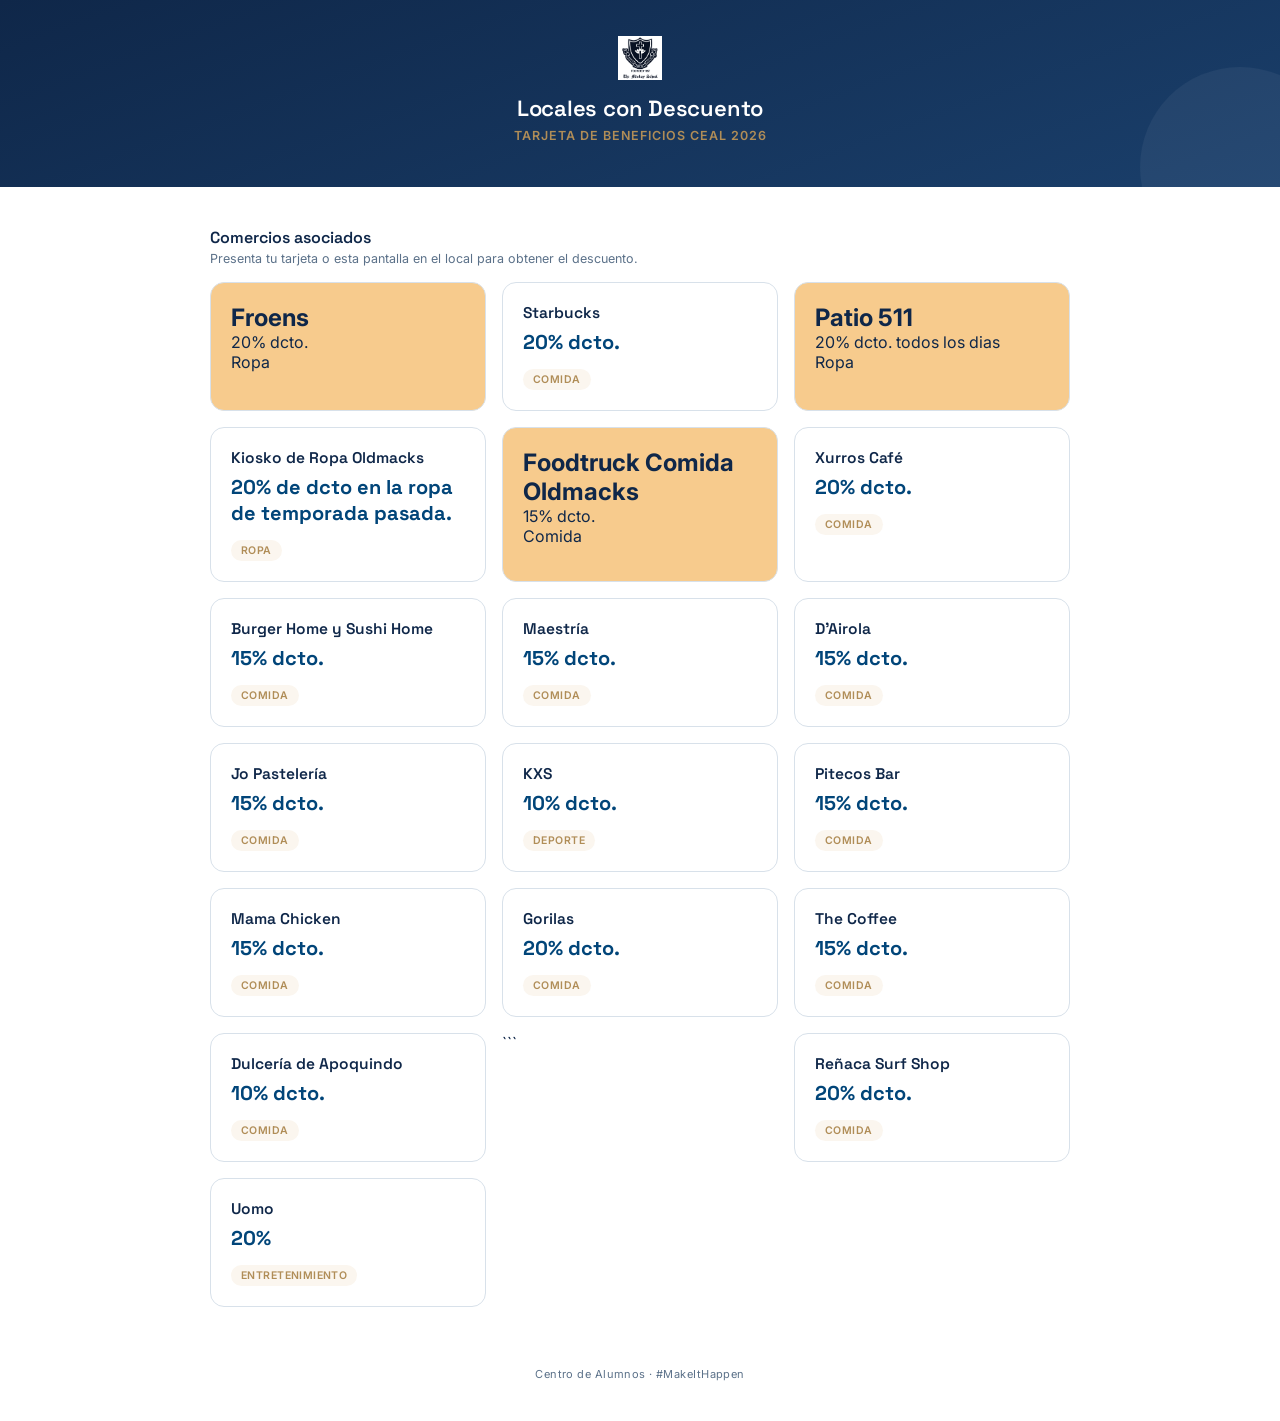
==== index.html @ 2e59fd97 "Update index.html" ====
<!DOCTYPE html>
<html lang="es">
<head>
<meta charset="UTF-8">
<meta name="viewport" content="width=device-width, initial-scale=1.0">
<title>Locales con Descuento - CEAL</title>
<style>
@import url('https://fonts.googleapis.com/css2?family=Space+Grotesk:wght@500;600;700&family=Inter:wght@400;500;600;700&display=swap');

:root{
  --navy-deep:#0F2749;
  --navy-mid:#1A3F6B;
  --blue-accent:#014579;
  --white:#FFFFFF;
  --mist:#EEF2F6;
  --line:#D8E1EA;
  --ink:#0F2749;
  --muted:#5B7189;
  --gold:#B08D57;
  --golde:#F7CB8D;
}

*{ box-sizing:border-box; margin:0; padding:0; }

body{
  font-family:'Inter', sans-serif;
  background:var(--white);
  color:var(--ink);
  min-height:100vh;
}

/* ---------- HEADER ---------- */
header{
  background: linear-gradient(160deg, var(--navy-deep) 0%, var(--navy-mid) 100%);
  padding:36px 24px 44px 24px;
  text-align:center;
  position:relative;
  overflow:hidden;
}

header::after{
  content:"";
  position:absolute;
  right:-60px;
  bottom:-80px;
  width:200px;
  height:200px;
  border-radius:50%;
  background:rgba(255,255,255,.05);
}

.logo-wrap{
  display:flex;
  justify-content:center;
  margin-bottom:14px;
}

.logo-wrap img{
  height:44px;
  width:auto;
  object-fit:contain;
}

header h1{
  font-family:'Space Grotesk', sans-serif;
  font-size:22px;
  font-weight:600;
  color:#fff;
  letter-spacing:-.01em;
}

header .sub{
  font-size:12.5px;
  color:var(--gold);
  letter-spacing:.08em;
  text-transform:uppercase;
  font-weight:600;
  margin-top:6px;
}

/* ---------- PERFIL ---------- */
#perfil{
  max-width:520px;
  margin:-28px auto 0 auto;
  background:var(--white);
  border-radius:16px;
  box-shadow:0 1px 2px rgba(15,39,73,.06), 0 18px 34px -16px rgba(15,39,73,.28);
  padding:22px 22px;
  display:flex;
  align-items:center;
  gap:16px;
  position:relative;
  z-index:2;
}

#perfil .avatar-wrap{
  flex-shrink:0;
}

#perfil img#foto{
  width:68px;
  height:68px;
  border-radius:50%;
  object-fit:cover;
  border:2px solid var(--mist);
}

#perfil .avatar-fallback{
  width:68px;
  height:68px;
  border-radius:50%;
  background: radial-gradient(circle at 32% 28%, var(--navy-mid), var(--navy-deep));
  color:#fff;
  display:flex;
  align-items:center;
  justify-content:center;
  font-family:'Space Grotesk', sans-serif;
  font-size:24px;
  font-weight:600;
  flex-shrink:0;
}

#perfil .info{ min-width:0; }

#perfil h1#nombre{
  font-family:'Space Grotesk', sans-serif;
  font-size:17px;
  font-weight:600;
  color:var(--ink);
  line-height:1.25;
  white-space:nowrap;
  overflow:hidden;
  text-overflow:ellipsis;
}

#perfil .meta-line{
  display:flex;
  gap:10px;
  margin-top:6px;
  flex-wrap:wrap;
}

#perfil .meta-line p{
  font-size:11.5px;
  color:var(--muted);
  background:var(--mist);
  padding:3px 10px;
  border-radius:20px;
  font-weight:500;
}

#perfil.hidden{ display:none; }

/* ---------- GRID ---------- */
.section-title{
  max-width:900px;
  margin:40px auto 16px auto;
  padding:0 20px;
}

.section-title h2{
  font-family:'Space Grotesk', sans-serif;
  font-size:16px;
  font-weight:600;
  color:var(--navy-deep);
}

.section-title p{
  font-size:12.5px;
  color:var(--muted);
  margin-top:3px;
}

.grid{
  max-width:900px;
  margin:0 auto;
  padding:0 20px 60px 20px;
  display:grid;
  grid-template-columns:repeat(auto-fill, minmax(230px, 1fr));
  gap:16px;
}

.card{
  background:var(--white);
  border:1px solid var(--line);
  border-radius:14px;
  padding:20px;
  transition:box-shadow .15s ease, transform .15s ease;
  F7CB8D
}

.cardd{
  background:var(--golde);
  border:1px solid var(--line);
  border-radius:14px;
  padding:20px;
  transition:box-shadow .15s ease, transform .15s ease;

}

.card:hover{
  box-shadow:0 10px 24px -12px rgba(15,39,73,.22);
  transform:translateY(-2px);
}

.card h2{
  font-family:'Space Grotesk', sans-serif;
  font-size:15.5px;
  font-weight:600;
  color:var(--ink);
  margin-bottom:6px;
}

.card p{
  font-size:20px;
  font-weight:700;
  font-family:'Space Grotesk', sans-serif;
  color:var(--blue-accent);
  margin-bottom:12px;
}

.card .tag{
  display:inline-block;
  font-size:10.5px;
  font-weight:600;
  letter-spacing:.04em;
  text-transform:uppercase;
  color:var(--gold);
  background:#FBF6EF;
  padding:4px 10px;
  border-radius:20px;
}

footer{
  text-align:center;
  padding:0 20px 40px 20px;
  color:var(--muted);
  font-size:11px;
  letter-spacing:.04em;
}
</style>
</head>
<body>

<header>
  <div class="logo-wrap">
    <img src="mackay-logo.webp" alt="Mackay Logo">
  </div>
  <h1>Locales con Descuento</h1>
  <p class="sub">Tarjeta de beneficios CEAL 2026</p>
</header>

<div id="perfil" class="hidden">
  <div class="avatar-wrap">
    <img id="foto" src="" alt="" style="display:none;">
    <div id="avatarFallback" class="avatar-fallback" style="display:none;"></div>
  </div>
  <div class="info">
    <h1 id="nombre">Nombre</h1>
    <div class="meta-line">
      <p id="curso">Curso</p>
      <p id="id">ID</p>
    </div>
  </div>
</div>

<div class="section-title">
  <h2>Comercios asociados</h2>
  <p>Presenta tu tarjeta o esta pantalla en el local para obtener el descuento.</p>
</div>

<section class="grid">
  <div class="cardd">
    <h2>Froens</h2>
    <p>20% dcto.</p>
    <span class="tag">Ropa</span>
  </div>

<div class="card">
    <h2>Starbucks</h2>
    <p>20% dcto.</p>
    <span class="tag">Comida</span>
</div>

      <div class="cardd">
    <h2>Patio 511</h2>
    <p>20% dcto. todos los dias</p>
    <span class="tag">Ropa</span>
  </div>

    <div class="card">
    <h2>Kiosko de Ropa Oldmacks</h2>
    <p>20% de dcto en la ropa de temporada pasada.</p>
    <span class="tag">Ropa</span>
  </div>

    <div class="cardd">
    <h2>Foodtruck Comida Oldmacks </h2>
    <p>15% dcto.</p>
    <span class="tag">Comida</span>
  </div>

<div class="card">
    <h2>Xurros Café</h2>
    <p>20% dcto.</p>
    <span class="tag">Comida</span>
</div>

<div class="card">
    <h2>Burger Home y Sushi Home</h2>
    <p>15% dcto.</p>
    <span class="tag">Comida</span>
</div>

<div class="card">
    <h2>Maestría</h2>
    <p>15% dcto.</p>
    <span class="tag">Comida</span>
</div>

<div class="card">
    <h2>D'Airola</h2>
    <p>15% dcto.</p>
    <span class="tag">Comida</span>
</div>

<div class="card">
    <h2>Jo Pastelería</h2>
    <p>15% dcto.</p>
    <span class="tag">Comida</span>
</div>

<div class="card">
    <h2>KXS</h2>
    <p>10% dcto.</p>
    <span class="tag">Deporte</span>
</div>

<div class="card">
    <h2>Pitecos Bar</h2>
    <p>15% dcto.</p>
    <span class="tag">Comida</span>
</div>

<div class="card">
    <h2>Mama Chicken</h2>
    <p>15% dcto.</p>
    <span class="tag">Comida</span>
</div>

<div class="card">
    <h2>Gorilas</h2>
    <p>20% dcto.</p>
    <span class="tag">Comida</span>
</div>

<div class="card">
    <h2>The Coffee</h2>
    <p>15% dcto.</p>
    <span class="tag">Comida</span>
</div>

<div class="card">
    <h2>Dulcería de Apoquindo</h2>
    <p>10% dcto.</p>
    <span class="tag">Comida</span>
</div>
```

  <div class="card">
    <h2>Reñaca Surf Shop</h2>
    <p>20% dcto.</p>
    <span class="tag">Comida</span>
  </div>

  <div class="card">
    <h2>Uomo</h2>
    <p>20%</p>
    <span class="tag">Entretenimiento</span>
  </div>


  
</section>

<footer>Centro de Alumnos · #MakeItHappen</footer>

<script>
  async function cargarPerfil(){
    const params = new URLSearchParams(window.location.search);
    const id = params.get("id");
    const perfil = document.getElementById("perfil");

    if(!id) return; // se queda oculto

    let alumnos;
    try{
      const res = await fetch("./students.json", {cache:"no-store"});
      alumnos = await res.json();
    }catch(err){
      console.error("No se pudo cargar students.json", err);
      return;
    }

    const datos = alumnos[id];
    if(!datos) return;

    document.getElementById("nombre").textContent = datos.nombre;
    document.getElementById("curso").textContent = datos.curso;
    document.getElementById("id").textContent = "ID: " + id;

    const fotoEl = document.getElementById("foto");
    const fallbackEl = document.getElementById("avatarFallback");

    if(datos.foto){
      fotoEl.src = datos.foto;
      fotoEl.style.display = "block";
      fallbackEl.style.display = "none";
    } else {
      const inicial = (datos.nombre || "?").trim().charAt(0).toUpperCase();
      fallbackEl.textContent = inicial;
      fallbackEl.style.display = "flex";
      fotoEl.style.display = "none";
    }

    perfil.classList.remove("hidden");
  }

  cargarPerfil();
</script>

</body>
</html>
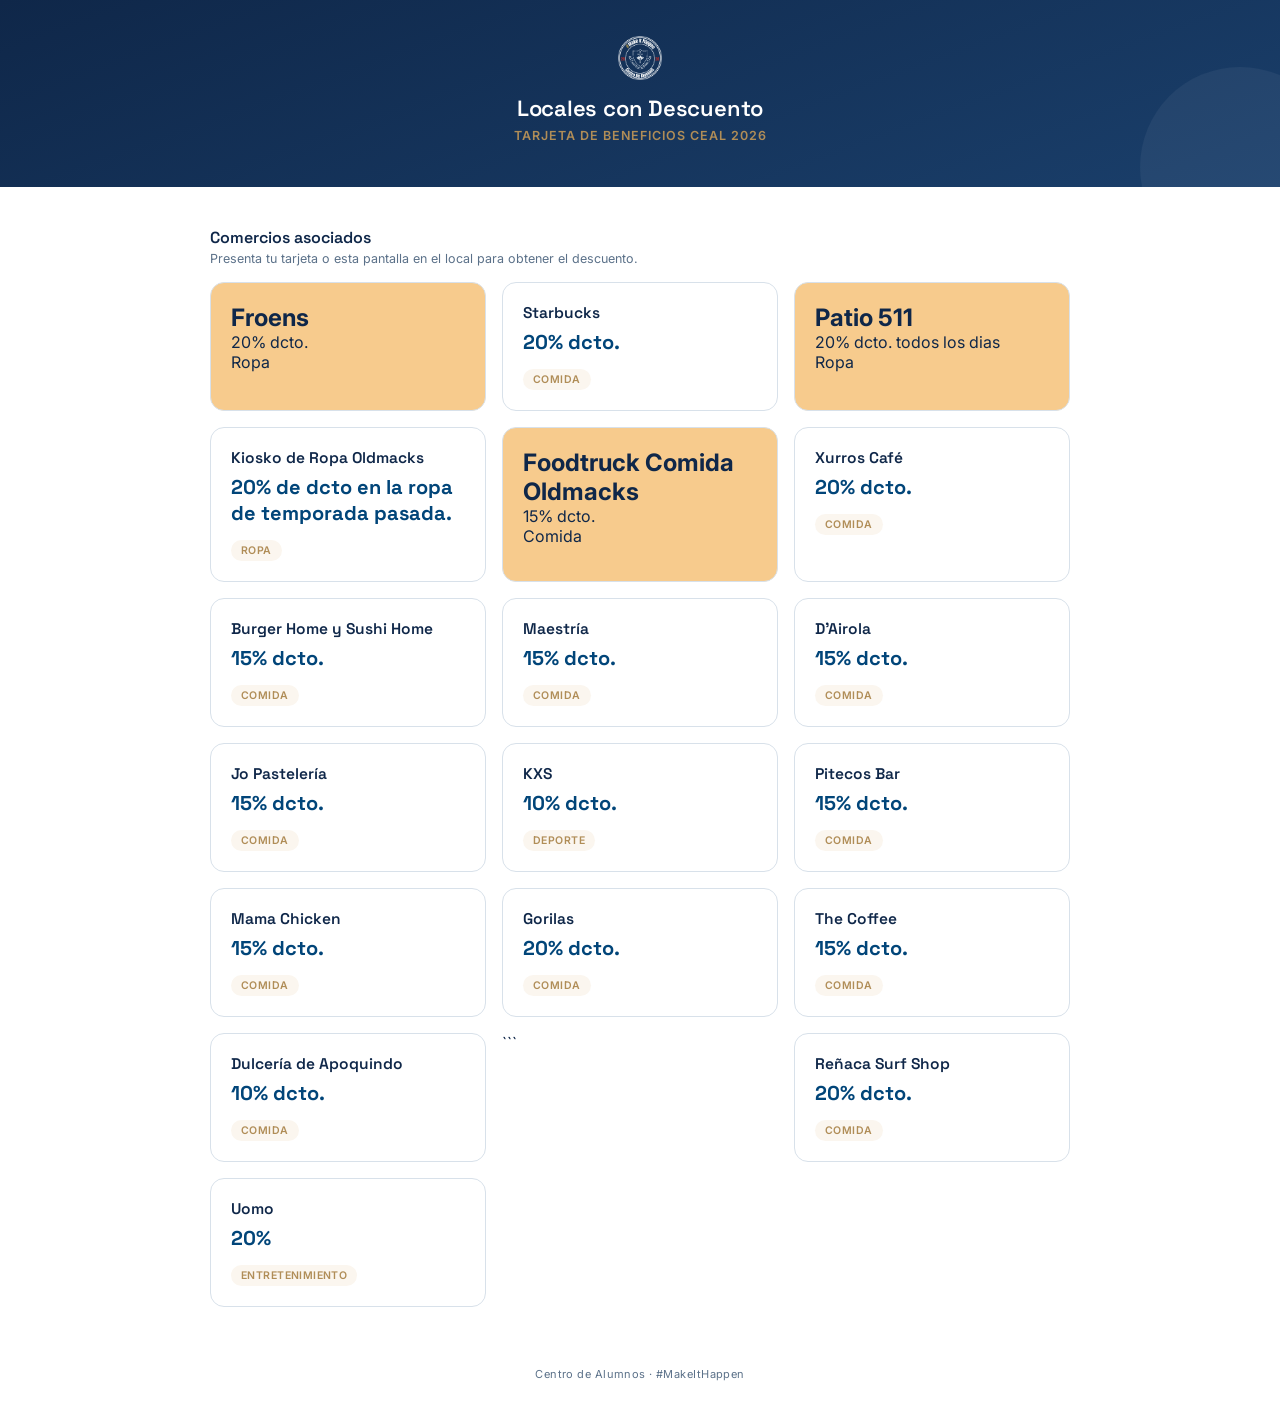
==== commit 94a1db0d: "index.html" ====
--- a/index.html
+++ b/index.html
@@ -244,7 +244,7 @@
 
 <header>
   <div class="logo-wrap">
-    <img src="mackay-logo.webp" alt="Mackay Logo">
+    <img src="logoescudo__2_-removebg-preview.png" alt="Mackay Logo">
   </div>
   <h1>Locales con Descuento</h1>
   <p class="sub">Tarjeta de beneficios CEAL 2026</p>
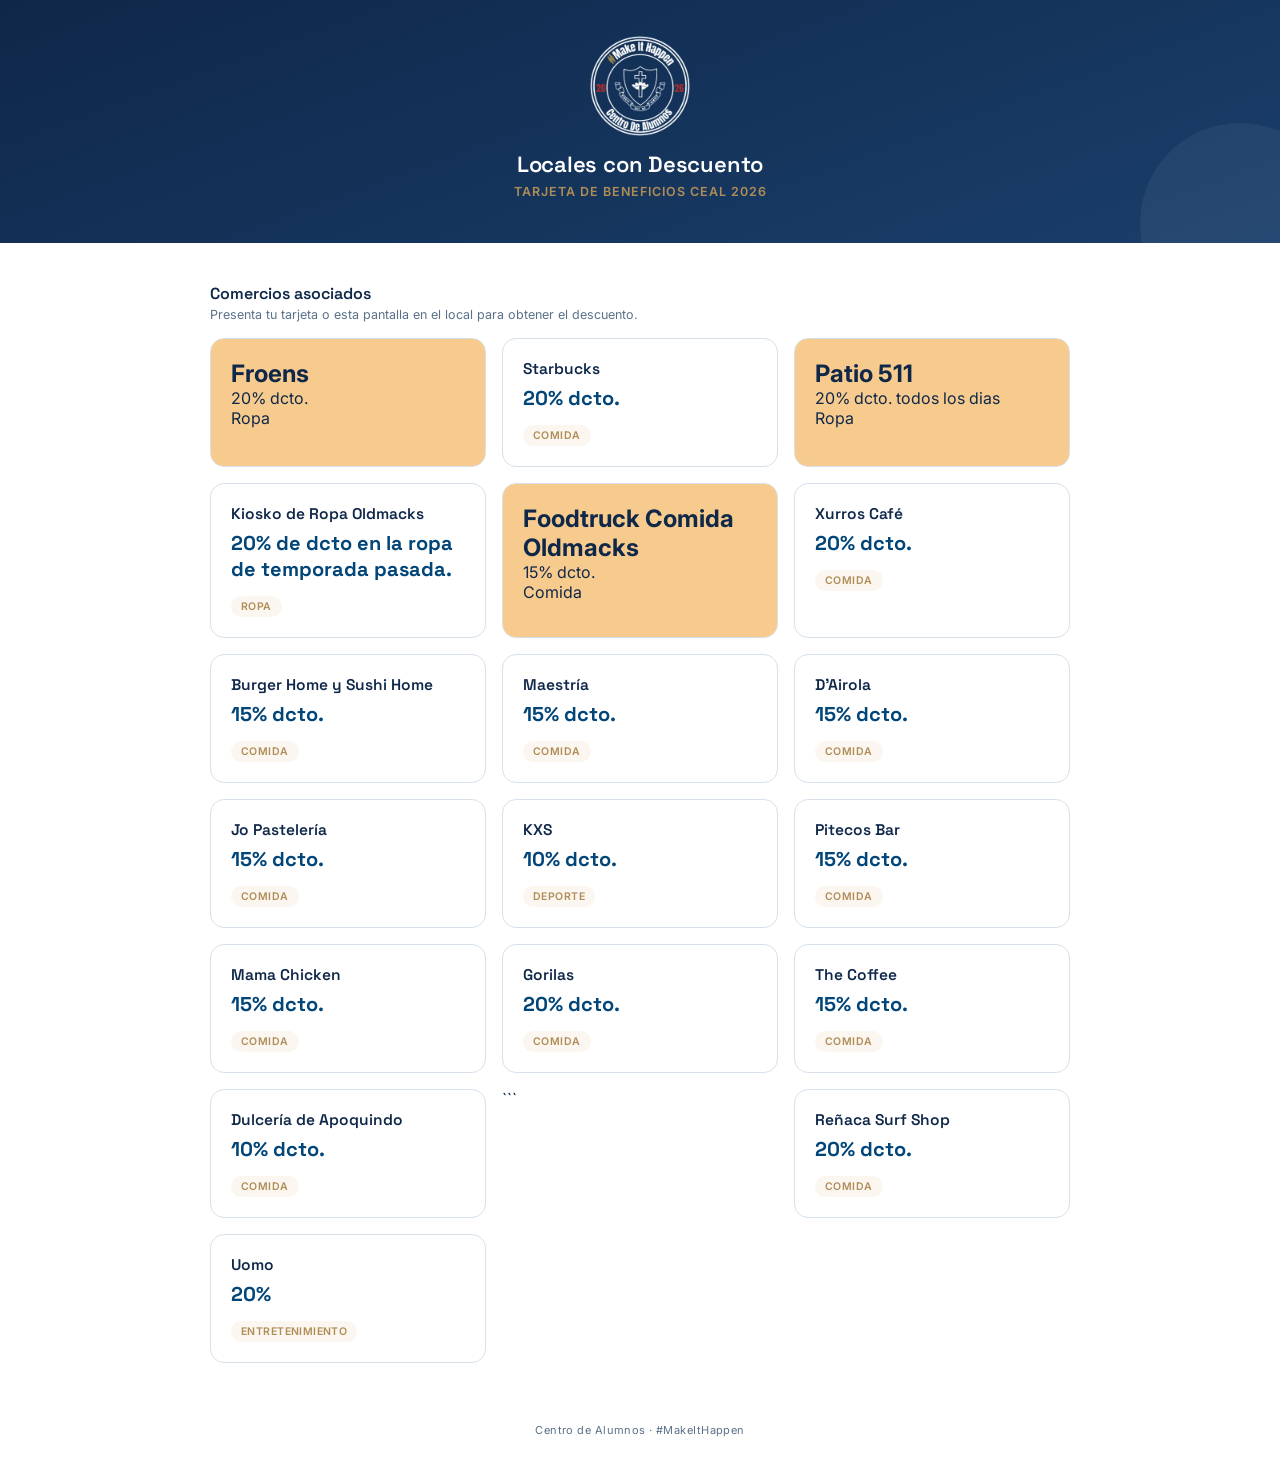
==== commit 0a646abe: "index.html" ====
--- a/index.html
+++ b/index.html
@@ -56,8 +56,8 @@
 }
 
 .logo-wrap img{
-  height:44px;
-  width:auto;
+  height:100px;
+  width:100px;
   object-fit:contain;
 }
 
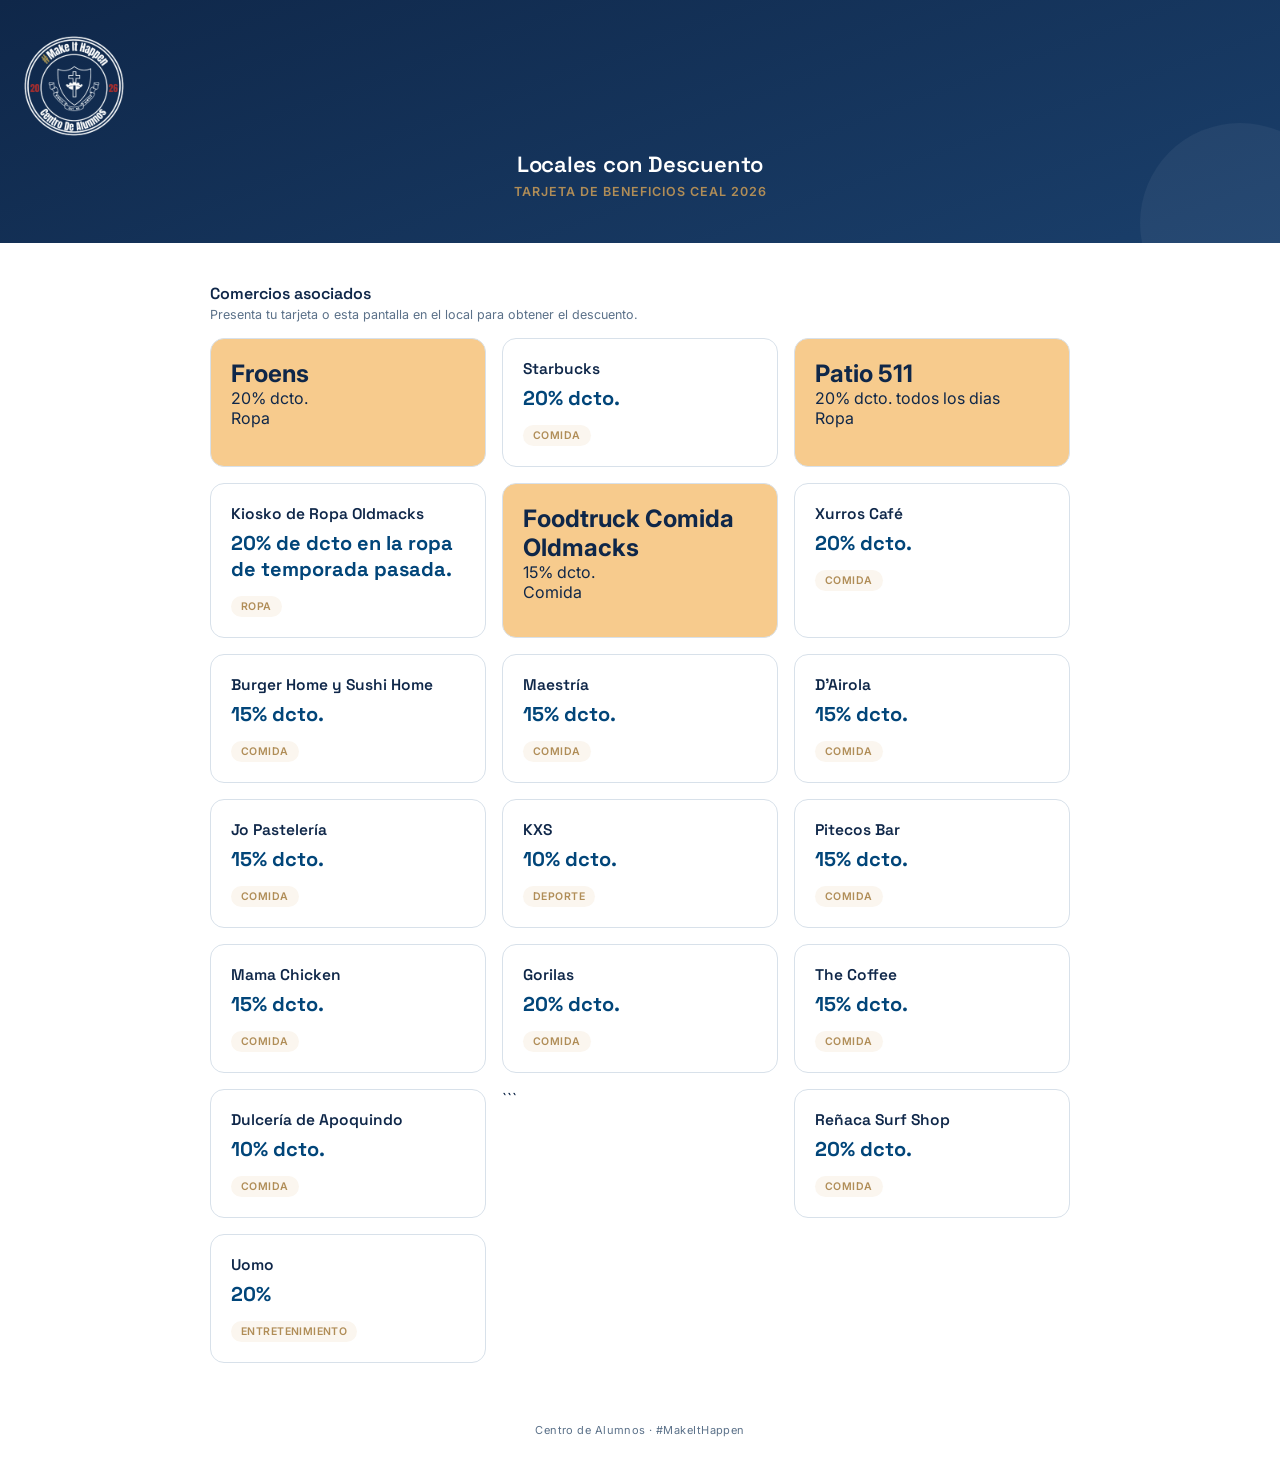
==== commit e51506ed: "index.html" ====
--- a/index.html
+++ b/index.html
@@ -51,6 +51,8 @@
 
 .logo-wrap{
   display:flex;
+  height:100px;
+  width:100px;
   justify-content:center;
   margin-bottom:14px;
 }
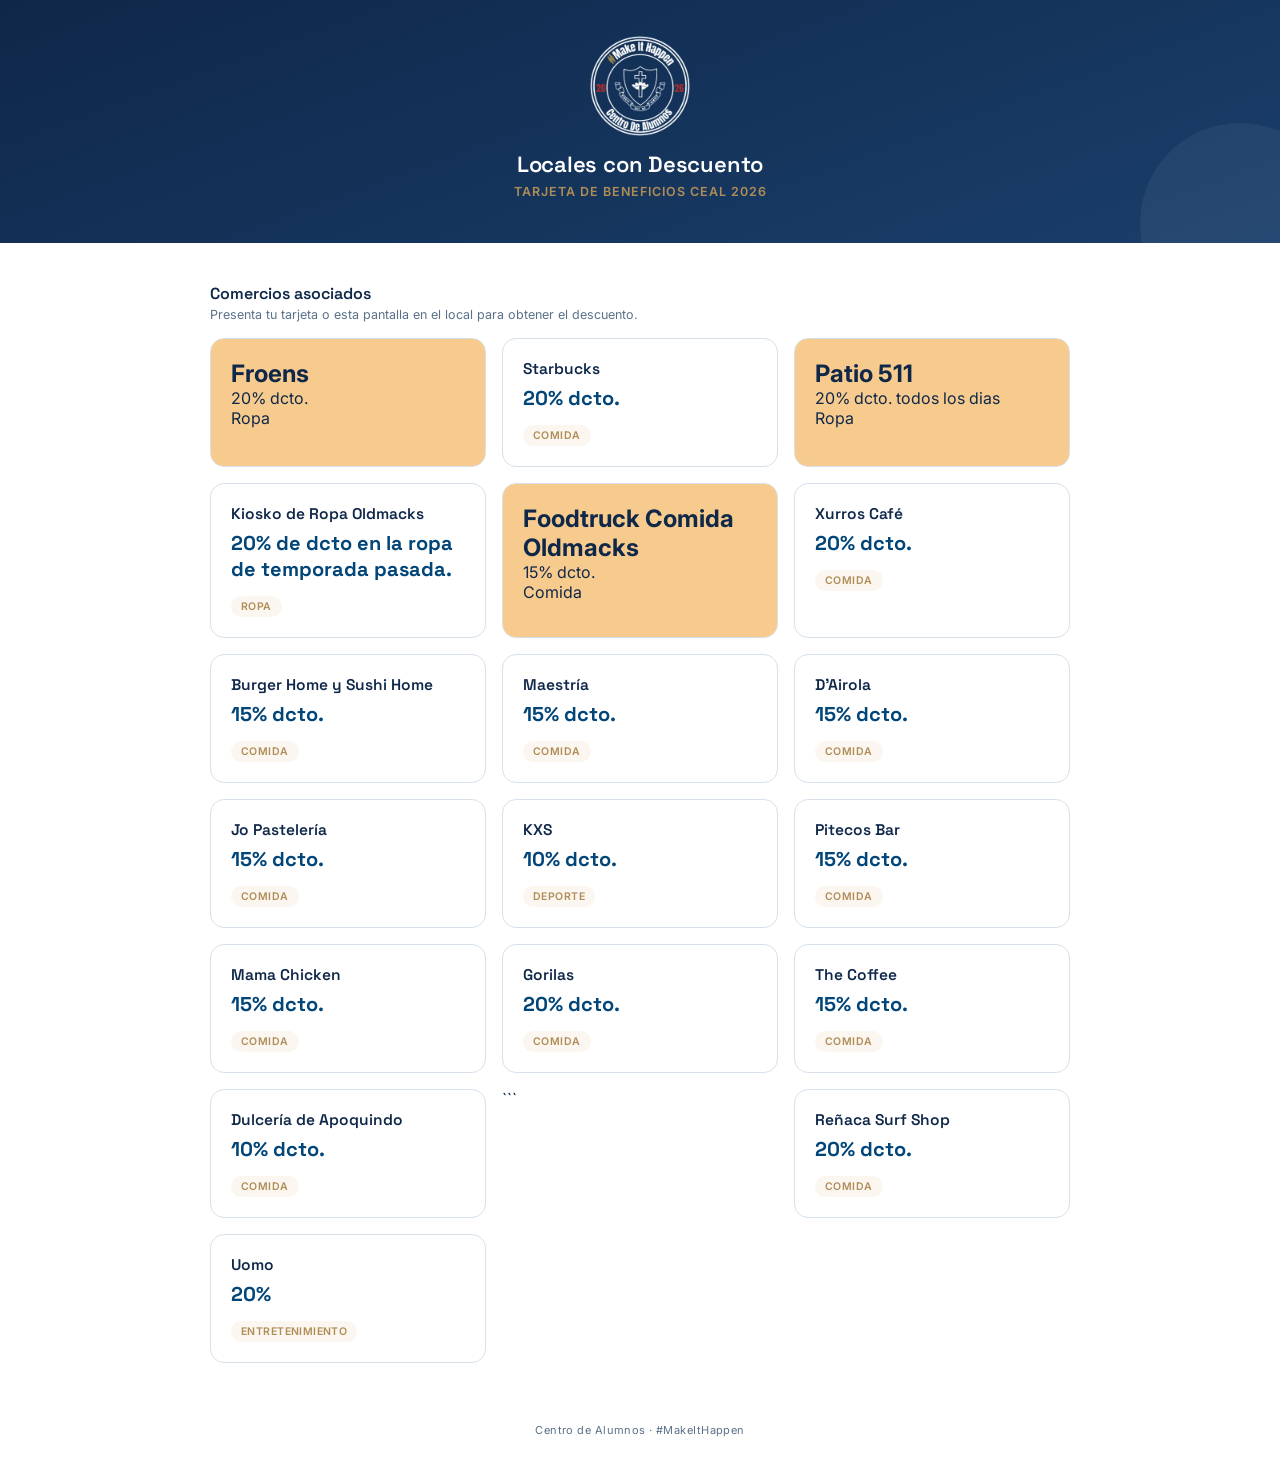
==== commit d7d73405: "index.html" ====
--- a/index.html
+++ b/index.html
@@ -50,14 +50,13 @@
 }
 
 .logo-wrap{
+  justify-content:center;
   display:flex;
-  height:100px;
-  width:100px;
+  margin-bottom:14px;
+}
+
+.logo-wrap img{
   justify-content:center;
-  margin-bottom:14px;
-}
-
-.logo-wrap img{
   height:100px;
   width:100px;
   object-fit:contain;
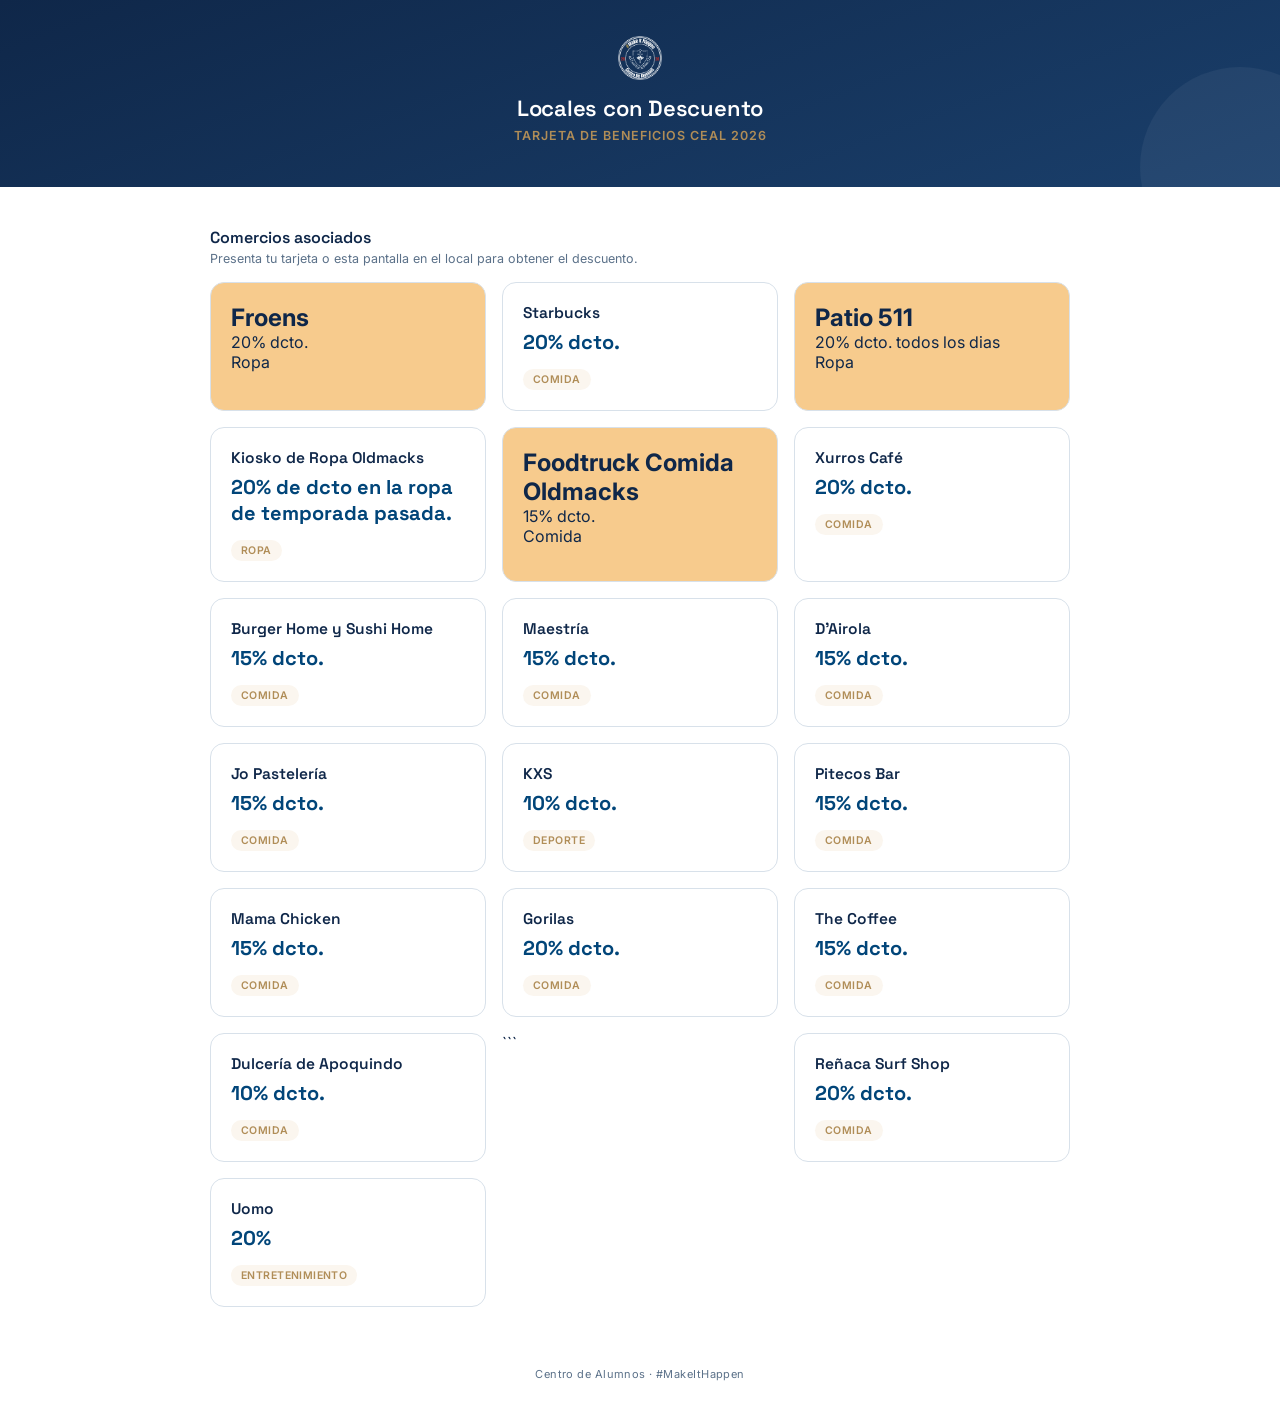
==== commit 7fe9e3fe: "index.html" ====
--- a/index.html
+++ b/index.html
@@ -56,10 +56,9 @@
 }
 
 .logo-wrap img{
-  justify-content:center;
-  height:100px;
-  width:100px;
-  object-fit:contain;
+    height: 44px;
+    width: auto;
+    object-fit: contain;
 }
 
 header h1{
